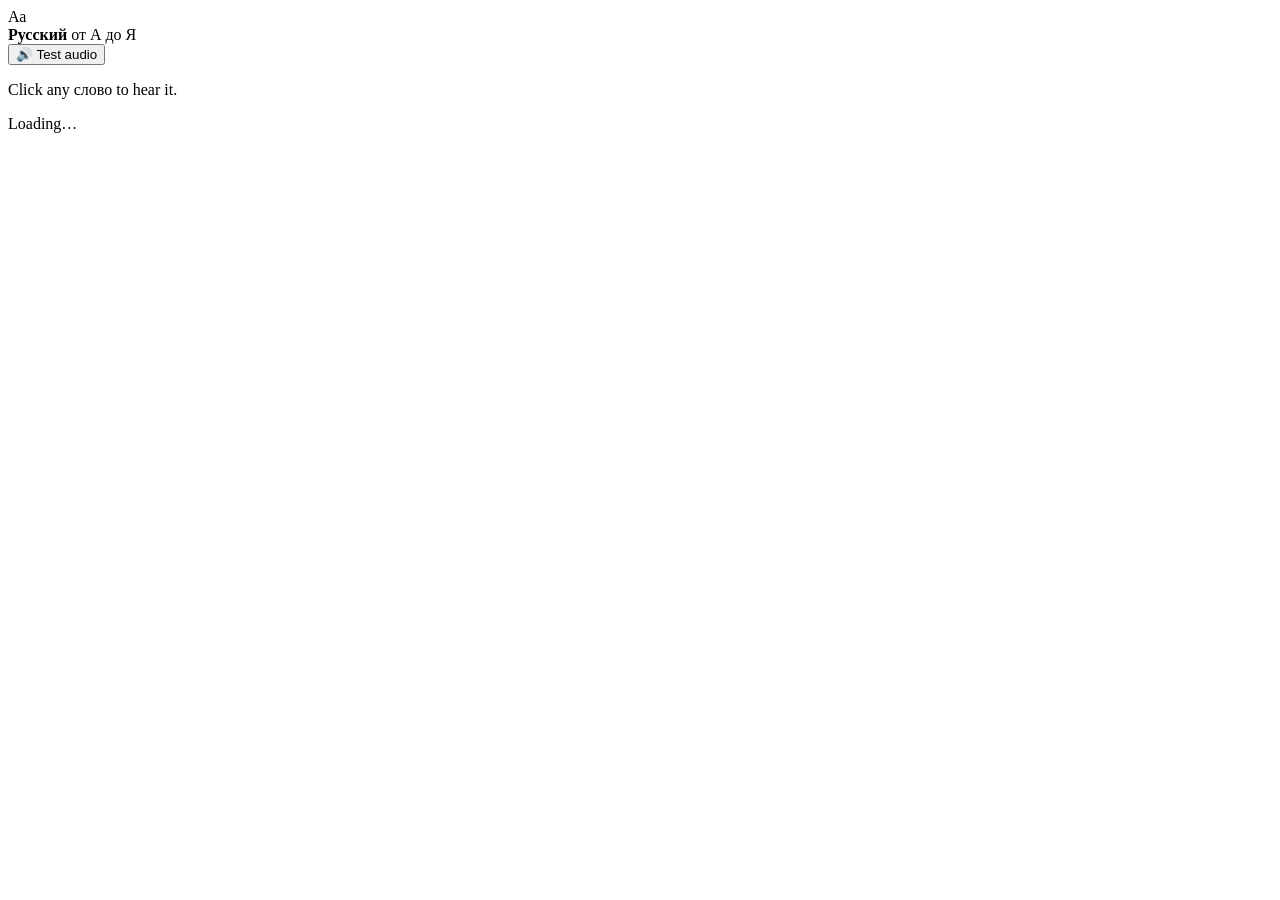
==== static/index.html @ 32639f29 "Add Russian A-to-Z learning app (full-stack Flask + SPA) A complete web app for learning Russian fro" ====
<!DOCTYPE html>
<html lang="en">
<head>
  <meta charset="UTF-8" />
  <meta name="viewport" content="width=device-width, initial-scale=1.0" />
  <title>Русский от А до Я — Learn Russian A to Z</title>
  <link rel="preconnect" href="https://fonts.googleapis.com" />
  <link href="https://fonts.googleapis.com/css2?family=Inter:wght@400;500;600;700&family=PT+Serif:wght@400;700&display=swap" rel="stylesheet" />
  <link rel="stylesheet" href="/css/style.css" />
</head>
<body>
  <div id="app">
    <aside class="sidebar">
      <div class="brand">
        <div class="brand-mark">Аа</div>
        <div class="brand-text">
          <strong>Русский</strong>
          <span>от А до Я</span>
        </div>
      </div>
      <nav id="nav" class="nav"></nav>
      <div class="sidebar-foot">
        <button id="audio-test" class="ghost-btn" title="Test Russian speech">🔊 Test audio</button>
        <p class="hint">Click any <span class="ru-chip">слово</span> to hear it.</p>
      </div>
    </aside>

    <main id="view" class="view">
      <div class="loading">Loading…</div>
    </main>
  </div>

  <script src="/js/app.js"></script>
</body>
</html>
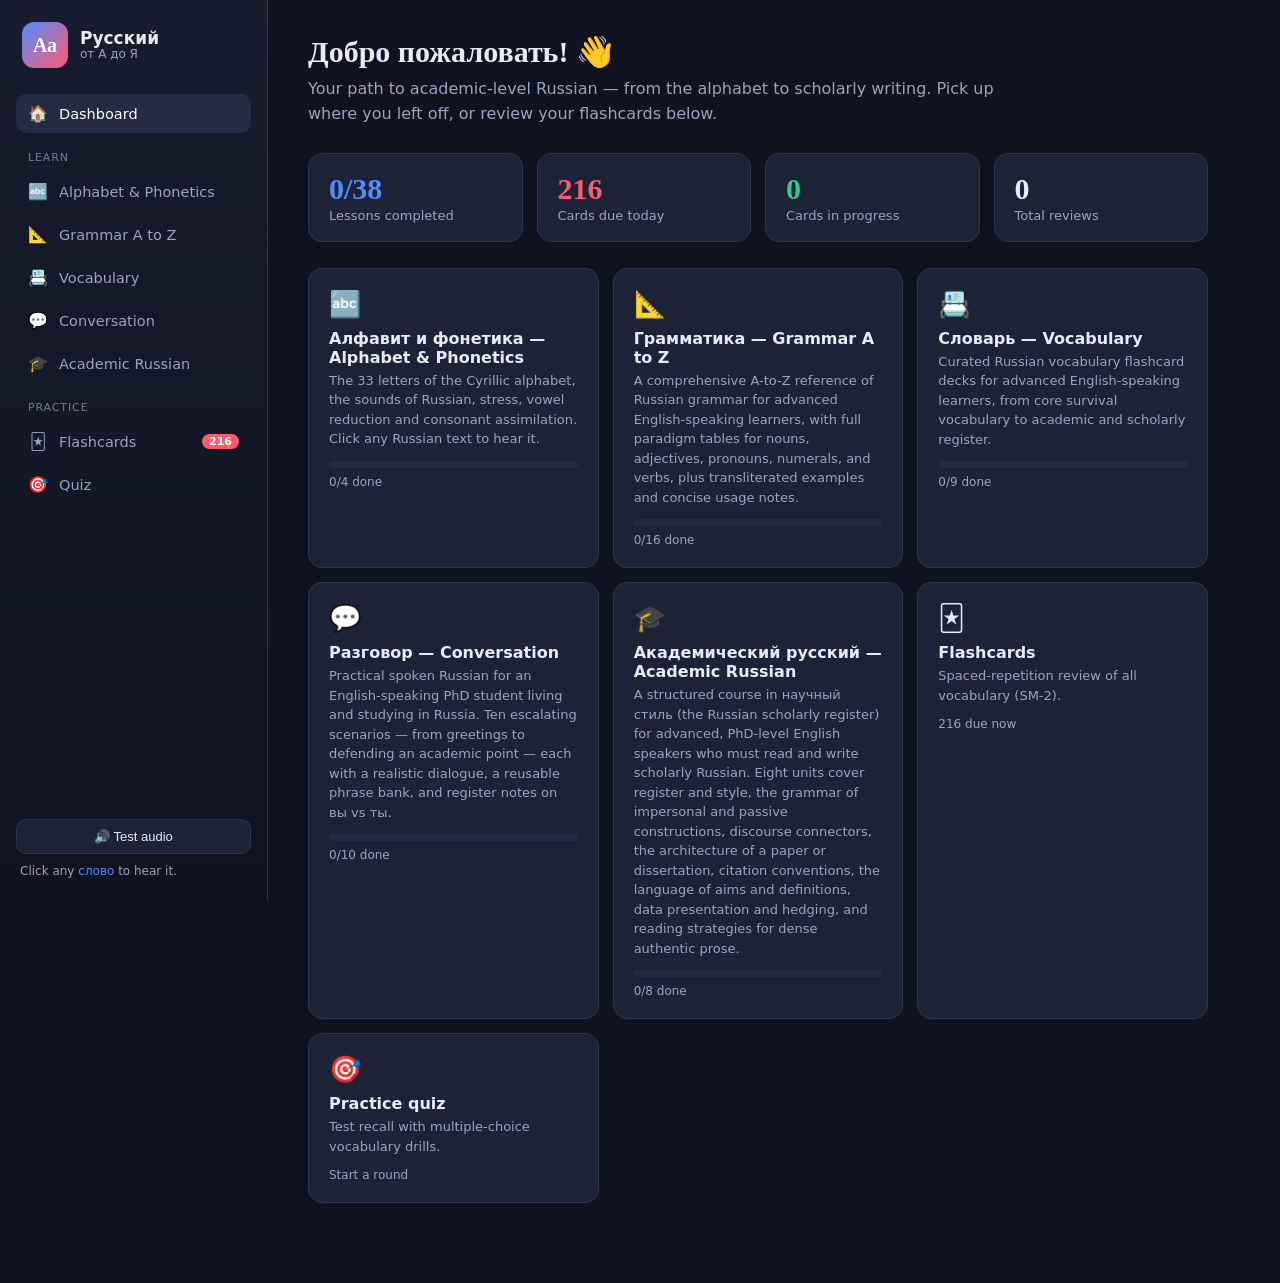
==== commit fb2781bb: "Add GitHub Pages deploy workflow; use relative asset paths - Add .github/workflows/deploy-pages.yml " ====
--- a/static/index.html
+++ b/static/index.html
@@ -4,9 +4,10 @@
   <meta charset="UTF-8" />
   <meta name="viewport" content="width=device-width, initial-scale=1.0" />
   <title>Русский от А до Я — Learn Russian A to Z</title>
+  <link rel="icon" href="data:image/svg+xml,%3Csvg xmlns='http://www.w3.org/2000/svg' viewBox='0 0 100 100'%3E%3Crect width='100' height='100' rx='20' fill='%234f8cff'/%3E%3Ctext x='50' y='72' font-size='62' text-anchor='middle' fill='white' font-family='serif'%3EА%3C/text%3E%3C/svg%3E" />
   <link rel="preconnect" href="https://fonts.googleapis.com" />
   <link href="https://fonts.googleapis.com/css2?family=Inter:wght@400;500;600;700&family=PT+Serif:wght@400;700&display=swap" rel="stylesheet" />
-  <link rel="stylesheet" href="/css/style.css" />
+  <link rel="stylesheet" href="css/style.css" />
 </head>
 <body>
   <div id="app">
@@ -30,6 +31,6 @@
     </main>
   </div>
 
-  <script src="/js/app.js"></script>
+  <script src="js/app.js"></script>
 </body>
 </html>
--- a/static/css/style.css
+++ b/static/css/style.css
@@ -0,0 +1,327 @@
+:root {
+  --bg: #0f1320;
+  --bg-soft: #171c2e;
+  --panel: #1d2336;
+  --panel-2: #232a41;
+  --border: #2c3450;
+  --text: #e8ebf5;
+  --muted: #9aa3c0;
+  --accent: #4f8cff;
+  --accent-2: #ff5a6e;
+  --good: #36c98a;
+  --warn: #f5a623;
+  --radius: 14px;
+  --shadow: 0 8px 30px rgba(0, 0, 0, 0.35);
+}
+
+* { box-sizing: border-box; }
+
+html, body {
+  margin: 0;
+  height: 100%;
+  background: var(--bg);
+  color: var(--text);
+  font-family: "Inter", system-ui, -apple-system, sans-serif;
+  -webkit-font-smoothing: antialiased;
+}
+
+#app {
+  display: grid;
+  grid-template-columns: 268px 1fr;
+  min-height: 100vh;
+}
+
+/* ---------- Sidebar ---------- */
+.sidebar {
+  background: linear-gradient(180deg, var(--bg-soft), var(--bg));
+  border-right: 1px solid var(--border);
+  display: flex;
+  flex-direction: column;
+  padding: 22px 16px;
+  position: sticky;
+  top: 0;
+  height: 100vh;
+}
+
+.brand {
+  display: flex;
+  align-items: center;
+  gap: 12px;
+  margin-bottom: 26px;
+  padding: 0 6px;
+}
+.brand-mark {
+  width: 46px; height: 46px;
+  display: grid; place-items: center;
+  font-family: "PT Serif", serif;
+  font-weight: 700; font-size: 20px;
+  border-radius: 12px;
+  background: linear-gradient(135deg, var(--accent), var(--accent-2));
+  color: #fff;
+}
+.brand-text { display: flex; flex-direction: column; line-height: 1.1; }
+.brand-text strong { font-size: 17px; }
+.brand-text span { font-size: 12px; color: var(--muted); }
+
+.nav { display: flex; flex-direction: column; gap: 4px; overflow-y: auto; flex: 1; }
+.nav a {
+  display: flex; align-items: center; gap: 11px;
+  padding: 10px 12px;
+  border-radius: 10px;
+  color: var(--muted);
+  text-decoration: none;
+  font-size: 14.5px;
+  font-weight: 500;
+  transition: background .15s, color .15s;
+}
+.nav a .ico { width: 20px; text-align: center; font-size: 16px; }
+.nav a:hover { background: var(--panel); color: var(--text); }
+.nav a.active { background: var(--panel-2); color: #fff; }
+.nav a .badge {
+  margin-left: auto;
+  background: var(--accent-2);
+  color: #fff;
+  font-size: 11px; font-weight: 700;
+  border-radius: 20px; padding: 1px 7px;
+}
+.nav .nav-sep { font-size: 11px; text-transform: uppercase; letter-spacing: .08em;
+  color: var(--muted); margin: 14px 12px 4px; opacity: .7; }
+
+.sidebar-foot { margin-top: 16px; }
+.ghost-btn {
+  width: 100%;
+  background: var(--panel);
+  border: 1px solid var(--border);
+  color: var(--text);
+  padding: 9px;
+  border-radius: 10px;
+  cursor: pointer;
+  font-size: 13px;
+}
+.ghost-btn:hover { background: var(--panel-2); }
+.hint { font-size: 12px; color: var(--muted); margin: 10px 4px 0; }
+
+/* ---------- Main view ---------- */
+.view { padding: 34px 40px 80px; max-width: 980px; }
+.loading { color: var(--muted); padding: 40px; }
+
+.page-head { margin-bottom: 26px; }
+.page-head h1 { font-family: "PT Serif", serif; font-size: 30px; margin: 0 0 8px; }
+.page-head p { color: var(--muted); margin: 0; max-width: 70ch; line-height: 1.55; }
+
+/* ---------- Cards / units ---------- */
+.unit {
+  background: var(--panel);
+  border: 1px solid var(--border);
+  border-radius: var(--radius);
+  padding: 22px 24px;
+  margin-bottom: 18px;
+  box-shadow: var(--shadow);
+}
+.unit > h2 {
+  font-family: "PT Serif", serif;
+  font-size: 21px;
+  margin: 0 0 4px;
+}
+.unit .summary { color: var(--muted); margin: 0 0 16px; font-size: 14.5px; }
+
+.unit-head { display: flex; align-items: flex-start; gap: 12px; }
+.unit-head .done-toggle {
+  margin-left: auto;
+  flex: none;
+  background: var(--panel-2);
+  border: 1px solid var(--border);
+  color: var(--muted);
+  border-radius: 20px;
+  padding: 5px 12px;
+  font-size: 12.5px;
+  cursor: pointer;
+  white-space: nowrap;
+}
+.unit-head .done-toggle.done { background: rgba(54,201,138,.15); color: var(--good); border-color: rgba(54,201,138,.4); }
+
+.prose { line-height: 1.65; font-size: 15px; margin: 12px 0; }
+.prose strong { color: #fff; }
+code { background: var(--panel-2); padding: 1px 6px; border-radius: 6px; font-size: 13px; }
+
+.note {
+  border-left: 3px solid var(--warn);
+  background: rgba(245,166,35,.08);
+  padding: 11px 15px;
+  border-radius: 0 10px 10px 0;
+  margin: 14px 0;
+  font-size: 14px;
+  line-height: 1.55;
+}
+
+ul.block-list { margin: 12px 0; padding-left: 20px; line-height: 1.7; font-size: 14.5px; }
+ul.block-list li { margin-bottom: 5px; }
+
+/* Tables */
+.table-wrap { overflow-x: auto; margin: 16px 0; }
+.table-cap { font-size: 13px; color: var(--muted); margin-bottom: 6px; font-style: italic; }
+table.grid { border-collapse: collapse; width: 100%; font-size: 14px; }
+table.grid th, table.grid td { border: 1px solid var(--border); padding: 8px 11px; text-align: left; }
+table.grid th { background: var(--panel-2); font-weight: 600; }
+table.grid tr:nth-child(even) td { background: rgba(255,255,255,.015); }
+
+/* Examples / phrase banks */
+.examples { display: flex; flex-direction: column; gap: 8px; margin: 14px 0; }
+.example {
+  display: grid;
+  grid-template-columns: 1fr auto;
+  gap: 4px 12px;
+  background: var(--panel-2);
+  border: 1px solid var(--border);
+  border-radius: 10px;
+  padding: 11px 14px;
+}
+.example .ex-ru { font-size: 16px; font-weight: 600; }
+.example .ex-tr { color: var(--accent); font-size: 13px; font-style: italic; }
+.example .ex-en { color: var(--muted); font-size: 14px; grid-column: 1 / -1; }
+
+/* Dialogue */
+.dialogue { margin: 14px 0; }
+.dialogue h4 { margin: 0 0 8px; color: var(--muted); font-weight: 600; font-size: 13px; text-transform: uppercase; letter-spacing: .05em; }
+.d-line { padding: 9px 0; border-bottom: 1px dashed var(--border); }
+.d-line:last-child { border-bottom: none; }
+.d-line .d-ru { font-size: 16px; }
+.d-line .d-tr { color: var(--accent); font-size: 13px; font-style: italic; }
+.d-line .d-en { color: var(--muted); font-size: 13.5px; }
+
+/* Russian clickable chip */
+.ru { cursor: pointer; border-bottom: 1px dotted transparent; transition: color .12s; }
+.ru:hover { color: var(--accent); border-bottom-color: var(--accent); }
+.ru::after { content: " 🔊"; font-size: .72em; opacity: 0; transition: opacity .12s; }
+.ru:hover::after { opacity: .7; }
+.ru-chip { color: var(--accent); }
+
+/* Alphabet letters grid */
+.letters-grid {
+  display: grid;
+  grid-template-columns: repeat(auto-fill, minmax(150px, 1fr));
+  gap: 10px;
+  margin: 16px 0;
+}
+.letter-card {
+  background: var(--panel-2);
+  border: 1px solid var(--border);
+  border-radius: 12px;
+  padding: 12px 14px;
+  cursor: pointer;
+  transition: transform .12s, border-color .12s;
+}
+.letter-card:hover { transform: translateY(-2px); border-color: var(--accent); }
+.letter-card .lc-letter { font-family: "PT Serif", serif; font-size: 26px; font-weight: 700; }
+.letter-card .lc-name { color: var(--muted); font-size: 12px; }
+.letter-card .lc-ipa { color: var(--accent); font-size: 13px; margin-top: 4px; }
+.letter-card .lc-sound { font-size: 12.5px; margin-top: 3px; line-height: 1.35; }
+.letter-card .lc-ex { font-size: 12.5px; color: var(--muted); margin-top: 6px; }
+
+/* ---------- Dashboard ---------- */
+.stat-grid { display: grid; grid-template-columns: repeat(auto-fit, minmax(160px,1fr)); gap: 14px; margin-bottom: 26px; }
+.stat {
+  background: var(--panel);
+  border: 1px solid var(--border);
+  border-radius: var(--radius);
+  padding: 18px 20px;
+}
+.stat .s-num { font-size: 30px; font-weight: 700; font-family: "PT Serif", serif; }
+.stat .s-lbl { color: var(--muted); font-size: 13px; margin-top: 2px; }
+.stat.accent .s-num { color: var(--accent); }
+.stat.red .s-num { color: var(--accent-2); }
+.stat.green .s-num { color: var(--good); }
+
+.section-cards { display: grid; grid-template-columns: repeat(auto-fit, minmax(220px,1fr)); gap: 14px; }
+.section-card {
+  display: block;
+  text-decoration: none;
+  color: inherit;
+  background: var(--panel);
+  border: 1px solid var(--border);
+  border-radius: var(--radius);
+  padding: 20px;
+  transition: transform .12s, border-color .12s;
+}
+.section-card:hover { transform: translateY(-3px); border-color: var(--accent); }
+.section-card .sc-ico { font-size: 26px; }
+.section-card h3 { margin: 10px 0 4px; font-size: 16px; }
+.section-card p { color: var(--muted); font-size: 13px; margin: 0 0 12px; line-height: 1.5; }
+.progress-bar { height: 7px; background: var(--panel-2); border-radius: 20px; overflow: hidden; }
+.progress-bar > i { display: block; height: 100%; background: linear-gradient(90deg,var(--accent),var(--good)); border-radius: 20px; }
+.section-card .sc-meta { font-size: 12px; color: var(--muted); margin-top: 7px; }
+
+/* ---------- Flashcards ---------- */
+.fc-stage { max-width: 560px; margin: 0 auto; }
+.deck-pills { display: flex; flex-wrap: wrap; gap: 8px; margin-bottom: 20px; justify-content: center; }
+.deck-pill {
+  background: var(--panel); border: 1px solid var(--border); color: var(--text);
+  border-radius: 20px; padding: 7px 14px; cursor: pointer; font-size: 13px;
+}
+.deck-pill.active { background: var(--accent); border-color: var(--accent); color: #fff; }
+.deck-pill .cnt { color: var(--muted); margin-left: 6px; }
+.deck-pill.active .cnt { color: rgba(255,255,255,.8); }
+
+.flashcard {
+  background: var(--panel);
+  border: 1px solid var(--border);
+  border-radius: 18px;
+  padding: 46px 30px;
+  text-align: center;
+  box-shadow: var(--shadow);
+  min-height: 260px;
+  display: flex; flex-direction: column; justify-content: center; gap: 10px;
+}
+.flashcard .fc-front { font-family: "PT Serif", serif; font-size: 40px; font-weight: 700; }
+.flashcard .fc-pos { color: var(--muted); font-size: 13px; }
+.fc-divider { height: 1px; background: var(--border); margin: 8px 0; }
+.flashcard .fc-back { font-size: 22px; }
+.flashcard .fc-tr { color: var(--accent); font-style: italic; }
+.flashcard .fc-ex { color: var(--muted); font-size: 14px; line-height: 1.5; }
+
+.fc-controls { display: flex; gap: 10px; margin-top: 20px; justify-content: center; flex-wrap: wrap; }
+.btn {
+  border: none; border-radius: 12px; padding: 12px 22px; font-size: 14px; font-weight: 600;
+  cursor: pointer; color: #fff; transition: filter .12s;
+}
+.btn:hover { filter: brightness(1.1); }
+.btn.primary { background: var(--accent); }
+.btn-again { background: #c8455a; }
+.btn-hard { background: var(--warn); color: #1a1a1a; }
+.btn-good { background: var(--accent); }
+.btn-easy { background: var(--good); }
+.btn.big { padding: 14px 40px; font-size: 15px; }
+.fc-meta { text-align: center; color: var(--muted); font-size: 13px; margin-bottom: 16px; }
+.fc-empty { text-align: center; color: var(--muted); padding: 50px 20px; }
+.fc-empty .big-emoji { font-size: 46px; }
+
+/* ---------- Quiz ---------- */
+.quiz-stage { max-width: 600px; margin: 0 auto; }
+.quiz-card { background: var(--panel); border: 1px solid var(--border); border-radius: 18px; padding: 30px; box-shadow: var(--shadow); }
+.quiz-q { font-size: 14px; color: var(--muted); margin-bottom: 6px; }
+.quiz-prompt { font-family: "PT Serif", serif; font-size: 30px; font-weight: 700; margin-bottom: 22px; }
+.quiz-options { display: grid; gap: 10px; }
+.quiz-opt {
+  text-align: left; background: var(--panel-2); border: 1px solid var(--border);
+  color: var(--text); padding: 14px 16px; border-radius: 12px; cursor: pointer; font-size: 16px;
+  transition: border-color .12s, background .12s;
+}
+.quiz-opt:hover { border-color: var(--accent); }
+.quiz-opt.correct { background: rgba(54,201,138,.18); border-color: var(--good); }
+.quiz-opt.wrong { background: rgba(200,69,90,.18); border-color: #c8455a; }
+.quiz-bar { display: flex; justify-content: space-between; align-items: center; margin-bottom: 18px; color: var(--muted); font-size: 14px; }
+.quiz-mode-pills { display: flex; gap: 8px; flex-wrap: wrap; margin-bottom: 18px; justify-content: center; }
+
+.toolbar { display: flex; gap: 10px; flex-wrap: wrap; margin-bottom: 18px; align-items: center; }
+select.dropdown {
+  background: var(--panel); color: var(--text); border: 1px solid var(--border);
+  border-radius: 10px; padding: 9px 12px; font-size: 14px;
+}
+
+@media (max-width: 820px) {
+  #app { grid-template-columns: 1fr; }
+  .sidebar { position: static; height: auto; flex-direction: row; flex-wrap: wrap; align-items: center; }
+  .nav { flex-direction: row; flex-wrap: wrap; }
+  .sidebar-foot { display: none; }
+  .view { padding: 22px 18px 60px; }
+}
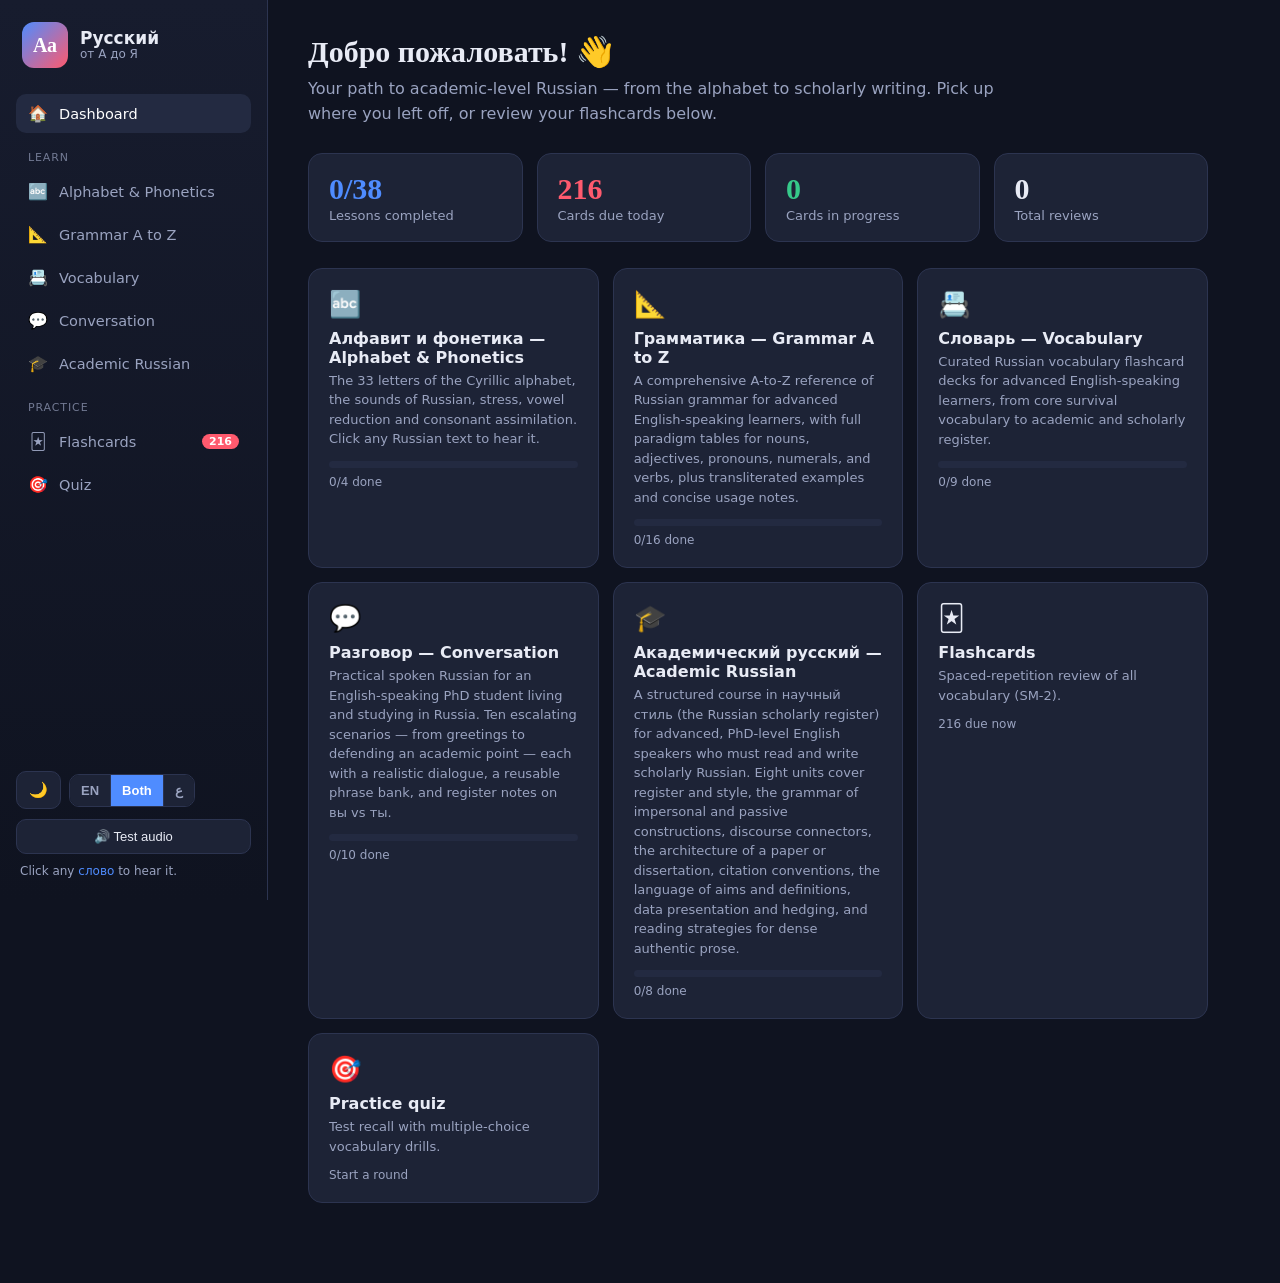
==== commit 684feeca: "Phase A: light/dark theme toggle + installable offline PWA - Add a light theme (CSS variables under " ====
--- a/static/index.html
+++ b/static/index.html
@@ -5,6 +5,13 @@
   <meta name="viewport" content="width=device-width, initial-scale=1.0" />
   <title>Русский от А до Я — Learn Russian A to Z</title>
   <link rel="icon" href="data:image/svg+xml,%3Csvg xmlns='http://www.w3.org/2000/svg' viewBox='0 0 100 100'%3E%3Crect width='100' height='100' rx='20' fill='%234f8cff'/%3E%3Ctext x='50' y='72' font-size='62' text-anchor='middle' fill='white' font-family='serif'%3EА%3C/text%3E%3C/svg%3E" />
+  <link rel="manifest" href="manifest.webmanifest" />
+  <meta name="theme-color" content="#0f1320" />
+  <meta name="mobile-web-app-capable" content="yes" />
+  <meta name="apple-mobile-web-app-capable" content="yes" />
+  <meta name="apple-mobile-web-app-status-bar-style" content="black-translucent" />
+  <meta name="apple-mobile-web-app-title" content="Русский" />
+  <link rel="apple-touch-icon" href="icons/icon-192.png" />
   <link rel="preconnect" href="https://fonts.googleapis.com" />
   <link href="https://fonts.googleapis.com/css2?family=Inter:wght@400;500;600;700&family=PT+Serif:wght@400;700&display=swap" rel="stylesheet" />
   <link rel="stylesheet" href="css/style.css" />
@@ -21,6 +28,14 @@
       </div>
       <nav id="nav" class="nav"></nav>
       <div class="sidebar-foot">
+        <div class="toggle-row">
+          <button id="theme-toggle" class="ghost-btn icon-btn" title="Toggle light / dark">🌙</button>
+          <div class="seg" id="gloss-seg" role="group" aria-label="Translation language">
+            <button data-gloss="en" title="English only">EN</button>
+            <button data-gloss="both" title="English + Arabic">Both</button>
+            <button data-gloss="ar" title="Arabic only">ع</button>
+          </div>
+        </div>
         <button id="audio-test" class="ghost-btn" title="Test Russian speech">🔊 Test audio</button>
         <p class="hint">Click any <span class="ru-chip">слово</span> to hear it.</p>
       </div>
--- a/static/css/style.css
+++ b/static/css/style.css
@@ -318,10 +318,60 @@
   border-radius: 10px; padding: 9px 12px; font-size: 14px;
 }
 
+/* ---------- Toggles (theme + gloss language) ---------- */
+.toggle-row { display: flex; gap: 8px; align-items: center; margin-bottom: 10px; }
+.icon-btn { width: auto; flex: none; padding: 9px 12px; font-size: 15px; }
+.seg { display: inline-flex; border: 1px solid var(--border); border-radius: 10px; overflow: hidden; }
+.seg button {
+  background: var(--panel); color: var(--muted); border: none; cursor: pointer;
+  padding: 8px 11px; font-size: 13px; font-weight: 600; border-left: 1px solid var(--border);
+}
+.seg button:first-child { border-left: none; }
+.seg button.active { background: var(--accent); color: #fff; }
+
+/* ---------- Arabic gloss ---------- */
+.ar {
+  direction: rtl;
+  text-align: right;
+  font-family: "Noto Naskh Arabic", "Segoe UI", "Tahoma", serif;
+  font-size: 1.05em;
+  color: var(--muted);
+  line-height: 1.7;
+}
+.example .ex-ar { grid-column: 1 / -1; color: var(--accent-2); font-size: 15px; }
+.d-line .d-ar { color: var(--accent-2); font-size: 14px; }
+.fc-ar { color: var(--accent-2); font-size: 20px; direction: rtl; }
+.unit .summary-ar { color: var(--muted); font-size: 14px; margin: -8px 0 14px; }
+
+/* gloss visibility: toggled on <body data-gloss="en|ar|both"> */
+body[data-gloss="en"] .gloss-ar { display: none; }
+body[data-gloss="ar"] .gloss-en { display: none; }
+
+/* ---------- Light theme ---------- */
+[data-theme="light"] {
+  --bg: #f4f6fb;
+  --bg-soft: #ffffff;
+  --panel: #ffffff;
+  --panel-2: #eef1f8;
+  --border: #d8deec;
+  --text: #1a2236;
+  --muted: #5b657f;
+  --accent: #2f6df0;
+  --accent-2: #e23b54;
+  --good: #1aa06a;
+  --warn: #c77d00;
+  --shadow: 0 8px 24px rgba(40, 60, 110, 0.10);
+}
+[data-theme="light"] .prose strong { color: #000; }
+[data-theme="light"] table.grid tr:nth-child(even) td { background: rgba(0,0,0,.02); }
+
 @media (max-width: 820px) {
   #app { grid-template-columns: 1fr; }
-  .sidebar { position: static; height: auto; flex-direction: row; flex-wrap: wrap; align-items: center; }
-  .nav { flex-direction: row; flex-wrap: wrap; }
-  .sidebar-foot { display: none; }
+  .sidebar { position: static; height: auto; flex-direction: row; flex-wrap: wrap; align-items: center; gap: 8px; }
+  .nav { flex-direction: row; flex-wrap: wrap; flex: 1 1 100%; }
+  .sidebar-foot { margin-top: 0; display: flex; align-items: center; gap: 10px; flex-wrap: wrap; }
+  .sidebar-foot .toggle-row { margin-bottom: 0; }
+  .sidebar-foot #audio-test { width: auto; }
+  .sidebar-foot .hint { display: none; }
   .view { padding: 22px 18px 60px; }
 }
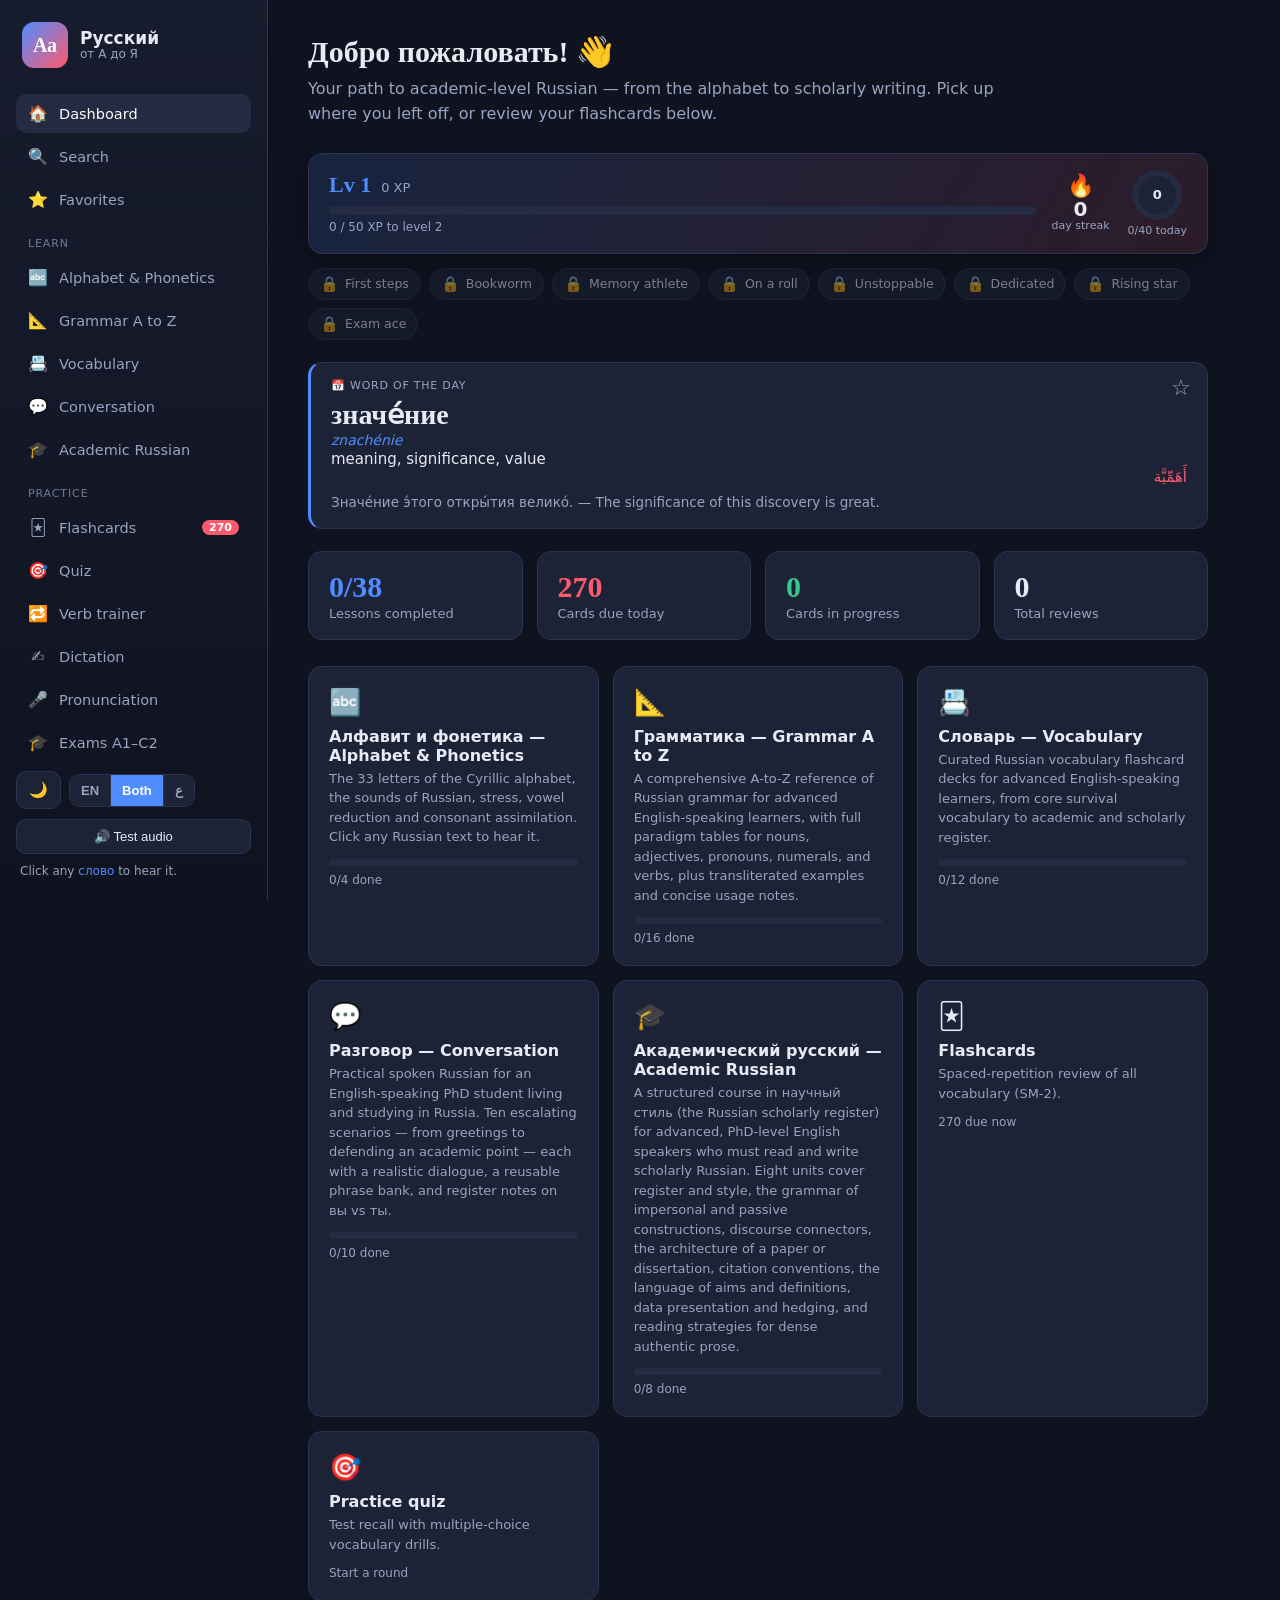
==== commit 534c3281: "Add responsive mobile/tablet/PC layout + search, Cyrillic keyboard, favorites, Word of the Day Respo" ====
--- a/static/index.html
+++ b/static/index.html
@@ -18,6 +18,11 @@
 </head>
 <body>
   <div id="app">
+    <header id="topbar">
+      <button id="nav-toggle" aria-label="Open menu" aria-expanded="false">☰</button>
+      <div class="topbar-brand">Русский <span>от А до Я</span></div>
+    </header>
+    <div id="backdrop"></div>
     <aside class="sidebar">
       <div class="brand">
         <div class="brand-mark">Аа</div>
--- a/static/css/style.css
+++ b/static/css/style.css
@@ -365,13 +365,176 @@
 [data-theme="light"] .prose strong { color: #000; }
 [data-theme="light"] table.grid tr:nth-child(even) td { background: rgba(0,0,0,.02); }
 
-@media (max-width: 820px) {
+/* ---------- Drill / dictation inputs ---------- */
+.text-input {
+  width: 100%;
+  background: var(--panel-2);
+  border: 1px solid var(--border);
+  color: var(--text);
+  border-radius: 12px;
+  padding: 14px 16px;
+  font-size: 20px;
+  font-family: "PT Serif", serif;
+}
+.text-input:focus { outline: none; border-color: var(--accent); }
+.text-input:disabled { opacity: .85; }
+.drill-feedback { margin-top: 14px; font-size: 18px; min-height: 24px; }
+.drill-feedback .ok { color: var(--good); font-weight: 700; }
+.drill-feedback .bad { color: var(--accent-2); font-weight: 700; }
+.rucell { cursor: pointer; }
+
+/* ---------- AI tutor chat ---------- */
+.chat-log {
+  background: var(--panel);
+  border: 1px solid var(--border);
+  border-radius: 14px;
+  padding: 14px;
+  height: 52vh;
+  min-height: 300px;
+  overflow-y: auto;
+  display: flex;
+  flex-direction: column;
+  gap: 10px;
+}
+.bubble { max-width: 85%; padding: 10px 14px; border-radius: 14px; line-height: 1.5; font-size: 15px; }
+.bubble.user { align-self: flex-end; background: var(--accent); color: #fff; border-bottom-right-radius: 4px; }
+.bubble.bot { align-self: flex-start; background: var(--panel-2); border: 1px solid var(--border); border-bottom-left-radius: 4px; }
+.bubble.bot .muted { color: var(--muted); }
+.bubble.bot .bad { color: var(--accent-2); }
+.composer { display: flex; gap: 8px; margin-top: 12px; }
+.composer .text-input { font-family: inherit; font-size: 16px; }
+.composer .btn { flex: none; }
+
+/* ---------- Gamification ---------- */
+.game-panel {
+  display: flex; gap: 16px; align-items: center; flex-wrap: wrap;
+  background: linear-gradient(120deg, rgba(79,140,255,.14), rgba(255,90,110,.12));
+  border: 1px solid var(--border); border-radius: var(--radius);
+  padding: 16px 20px; margin-bottom: 14px; box-shadow: var(--shadow);
+}
+.game-main { flex: 1 1 280px; }
+.game-level { display: flex; align-items: baseline; gap: 10px; }
+.lvl-badge { font-family: "PT Serif", serif; font-weight: 700; font-size: 22px; color: var(--accent); }
+.lvl-xp { color: var(--muted); font-size: 13px; }
+.game-bar { height: 9px; background: var(--panel-2); border-radius: 20px; overflow: hidden; margin: 8px 0 5px; }
+.game-bar > i { display: block; height: 100%; background: linear-gradient(90deg, var(--accent), var(--good)); border-radius: 20px; transition: width .4s; }
+.game-sub { font-size: 12px; color: var(--muted); }
+.game-side { display: flex; gap: 18px; align-items: center; }
+.game-streak { text-align: center; line-height: 1.1; }
+.game-streak .fire { font-size: 22px; display: block; }
+.game-streak strong { font-size: 20px; }
+.game-streak .muted, .game-goal .muted { display: block; font-size: 11px; color: var(--muted); }
+.game-goal { display: flex; flex-direction: column; align-items: center; gap: 4px; }
+.goal-ring { width: 50px; height: 50px; border-radius: 50%; display: grid; place-items: center;
+  background: conic-gradient(var(--good) calc(var(--p) * 1%), var(--panel-2) 0); }
+.goal-ring > span { width: 38px; height: 38px; border-radius: 50%; background: var(--panel); display: grid; place-items: center; font-weight: 700; font-size: 13px; }
+.game-goal.done .goal-ring > span { color: var(--good); }
+
+.badges { display: flex; flex-wrap: wrap; gap: 8px; margin-bottom: 22px; }
+.badge-chip { display: inline-flex; align-items: center; gap: 6px; padding: 6px 11px; border-radius: 20px;
+  background: var(--panel); border: 1px solid var(--border); font-size: 12.5px; opacity: .5; }
+.badge-chip.earned { opacity: 1; border-color: var(--warn); background: rgba(245,166,35,.12); }
+.badge-chip .b-ico { font-size: 15px; }
+
+/* ---------- Toasts ---------- */
+.toast-host { position: fixed; right: 16px; bottom: 16px; z-index: 9999; display: flex; flex-direction: column; gap: 8px; align-items: flex-end; }
+.toast {
+  background: var(--panel); border: 1px solid var(--border); border-left: 3px solid var(--good);
+  border-radius: 10px; padding: 9px 14px; box-shadow: var(--shadow);
+  opacity: 0; transform: translateY(8px); transition: opacity .25s, transform .25s; max-width: 260px;
+}
+.toast.show { opacity: 1; transform: translateY(0); }
+.toast strong { display: block; font-size: 14px; }
+.toast span { font-size: 12px; color: var(--muted); }
+
+/* ---------- Favorites & star ---------- */
+.star-btn { flex: none; background: none; border: none; color: var(--muted); font-size: 22px; line-height: 1; cursor: pointer; padding: 2px 4px; transition: color .12s, transform .12s; }
+.star-btn:hover { transform: scale(1.15); }
+.star-btn.on { color: var(--warn); }
+.fc-fav { margin-top: 6px; }
+
+/* ---------- Search / dictionary / favorites list ---------- */
+.search-results { display: flex; flex-direction: column; gap: 8px; margin-top: 16px; }
+.search-hint { color: var(--muted); text-align: center; padding: 22px; font-size: 14px; }
+.search-row { display: flex; align-items: center; gap: 12px; background: var(--panel); border: 1px solid var(--border); border-radius: 12px; padding: 10px 14px; }
+.search-row .sr-body { flex: 1; min-width: 0; }
+.sr-ru { font-size: 17px; font-weight: 600; }
+.sr-tr { color: var(--accent); font-size: 12.5px; font-style: italic; }
+.sr-en { color: var(--muted); font-size: 13.5px; }
+.sr-ar { color: var(--accent-2); font-size: 14px; }
+.sr-tag { flex: none; font-size: 11px; color: var(--muted); background: var(--panel-2); border: 1px solid var(--border); border-radius: 20px; padding: 3px 9px; white-space: nowrap; max-width: 38vw; overflow: hidden; text-overflow: ellipsis; }
+
+/* ---------- On-screen Cyrillic keyboard ---------- */
+.kb-wrap { margin-top: 14px; }
+.kb-toggle { background: var(--panel-2); border: 1px solid var(--border); color: var(--muted); border-radius: 10px; padding: 8px 12px; font-size: 13px; cursor: pointer; }
+.kb-toggle.on { color: var(--text); border-color: var(--accent); }
+.cyr-kb { margin-top: 10px; display: flex; flex-direction: column; gap: 6px; }
+.cyr-row { display: flex; gap: 6px; justify-content: center; flex-wrap: wrap; }
+.cyr-key { background: var(--panel-2); border: 1px solid var(--border); color: var(--text); border-radius: 8px; min-width: 34px; padding: 11px 9px; font-size: 16px; font-family: "PT Serif", serif; cursor: pointer; }
+.cyr-key:hover { border-color: var(--accent); }
+.cyr-key:active { background: var(--accent); color: #fff; }
+.cyr-key.wide { min-width: 130px; }
+
+/* ---------- Word of the day + resume ---------- */
+.resume-btn { display: inline-block; text-decoration: none; background: var(--accent); color: #fff; padding: 11px 18px; border-radius: 12px; font-weight: 600; font-size: 14px; margin-bottom: 18px; }
+.resume-btn:hover { filter: brightness(1.1); }
+.wod-panel { background: var(--panel); border: 1px solid var(--border); border-left: 3px solid var(--accent); border-radius: var(--radius); padding: 16px 20px; margin-bottom: 22px; position: relative; }
+.wod-head { font-size: 11px; text-transform: uppercase; letter-spacing: .07em; color: var(--muted); margin-bottom: 6px; }
+.wod-ru { font-family: "PT Serif", serif; font-size: 28px; font-weight: 700; }
+.wod-tr { color: var(--accent); font-style: italic; font-size: 14px; }
+.wod-en { font-size: 15px; margin-top: 2px; }
+.wod-ar { color: var(--accent-2); font-size: 15px; }
+.wod-ex { color: var(--muted); font-size: 13.5px; margin-top: 6px; line-height: 1.5; }
+.wod-panel .star-btn { position: absolute; top: 12px; right: 12px; }
+
+/* ---------- Responsive: mobile topbar + off-canvas drawer ---------- */
+#topbar { display: none; }
+#backdrop { display: none; }
+
+@media (min-width: 901px) and (max-width: 1180px) {
+  #app { grid-template-columns: 232px 1fr; }
+  .view { padding: 30px 28px 70px; }
+}
+
+@media (max-width: 900px) {
   #app { grid-template-columns: 1fr; }
-  .sidebar { position: static; height: auto; flex-direction: row; flex-wrap: wrap; align-items: center; gap: 8px; }
-  .nav { flex-direction: row; flex-wrap: wrap; flex: 1 1 100%; }
-  .sidebar-foot { margin-top: 0; display: flex; align-items: center; gap: 10px; flex-wrap: wrap; }
-  .sidebar-foot .toggle-row { margin-bottom: 0; }
-  .sidebar-foot #audio-test { width: auto; }
-  .sidebar-foot .hint { display: none; }
-  .view { padding: 22px 18px 60px; }
-}
+  #topbar {
+    display: flex; align-items: center; gap: 12px;
+    position: sticky; top: 0; z-index: 50;
+    background: var(--bg-soft); border-bottom: 1px solid var(--border);
+    padding: 10px 14px;
+  }
+  #nav-toggle {
+    background: var(--panel); border: 1px solid var(--border); color: var(--text);
+    font-size: 20px; line-height: 1; padding: 7px 13px; border-radius: 10px; cursor: pointer;
+  }
+  .topbar-brand { font-family: "PT Serif", serif; font-weight: 700; font-size: 17px; }
+  .topbar-brand span { color: var(--muted); font-size: 12px; font-weight: 400; }
+
+  .sidebar {
+    position: fixed; top: 0; left: 0; z-index: 60;
+    width: 280px; max-width: 84vw; height: 100vh;
+    transform: translateX(-100%); transition: transform .25s ease;
+  }
+  #app.nav-open .sidebar { transform: translateX(0); box-shadow: 0 0 40px rgba(0,0,0,.5); }
+
+  #backdrop {
+    display: block; position: fixed; inset: 0; z-index: 55;
+    background: rgba(0,0,0,.5); opacity: 0; pointer-events: none; transition: opacity .25s;
+  }
+  #app.nav-open #backdrop { opacity: 1; pointer-events: auto; }
+
+  .view { padding: 20px 16px 60px; }
+}
+
+@media (max-width: 560px) {
+  .page-head h1 { font-size: 24px; }
+  .quiz-card { padding: 20px 16px; }
+  .quiz-prompt { font-size: 24px; }
+  .flashcard { padding: 32px 18px; min-height: 220px; }
+  .flashcard .fc-front { font-size: 32px; }
+  .btn { padding: 11px 18px; }
+  .btn.big { padding: 13px 28px; }
+  .game-panel { padding: 14px; }
+  .sr-tag { max-width: 30vw; }
+}
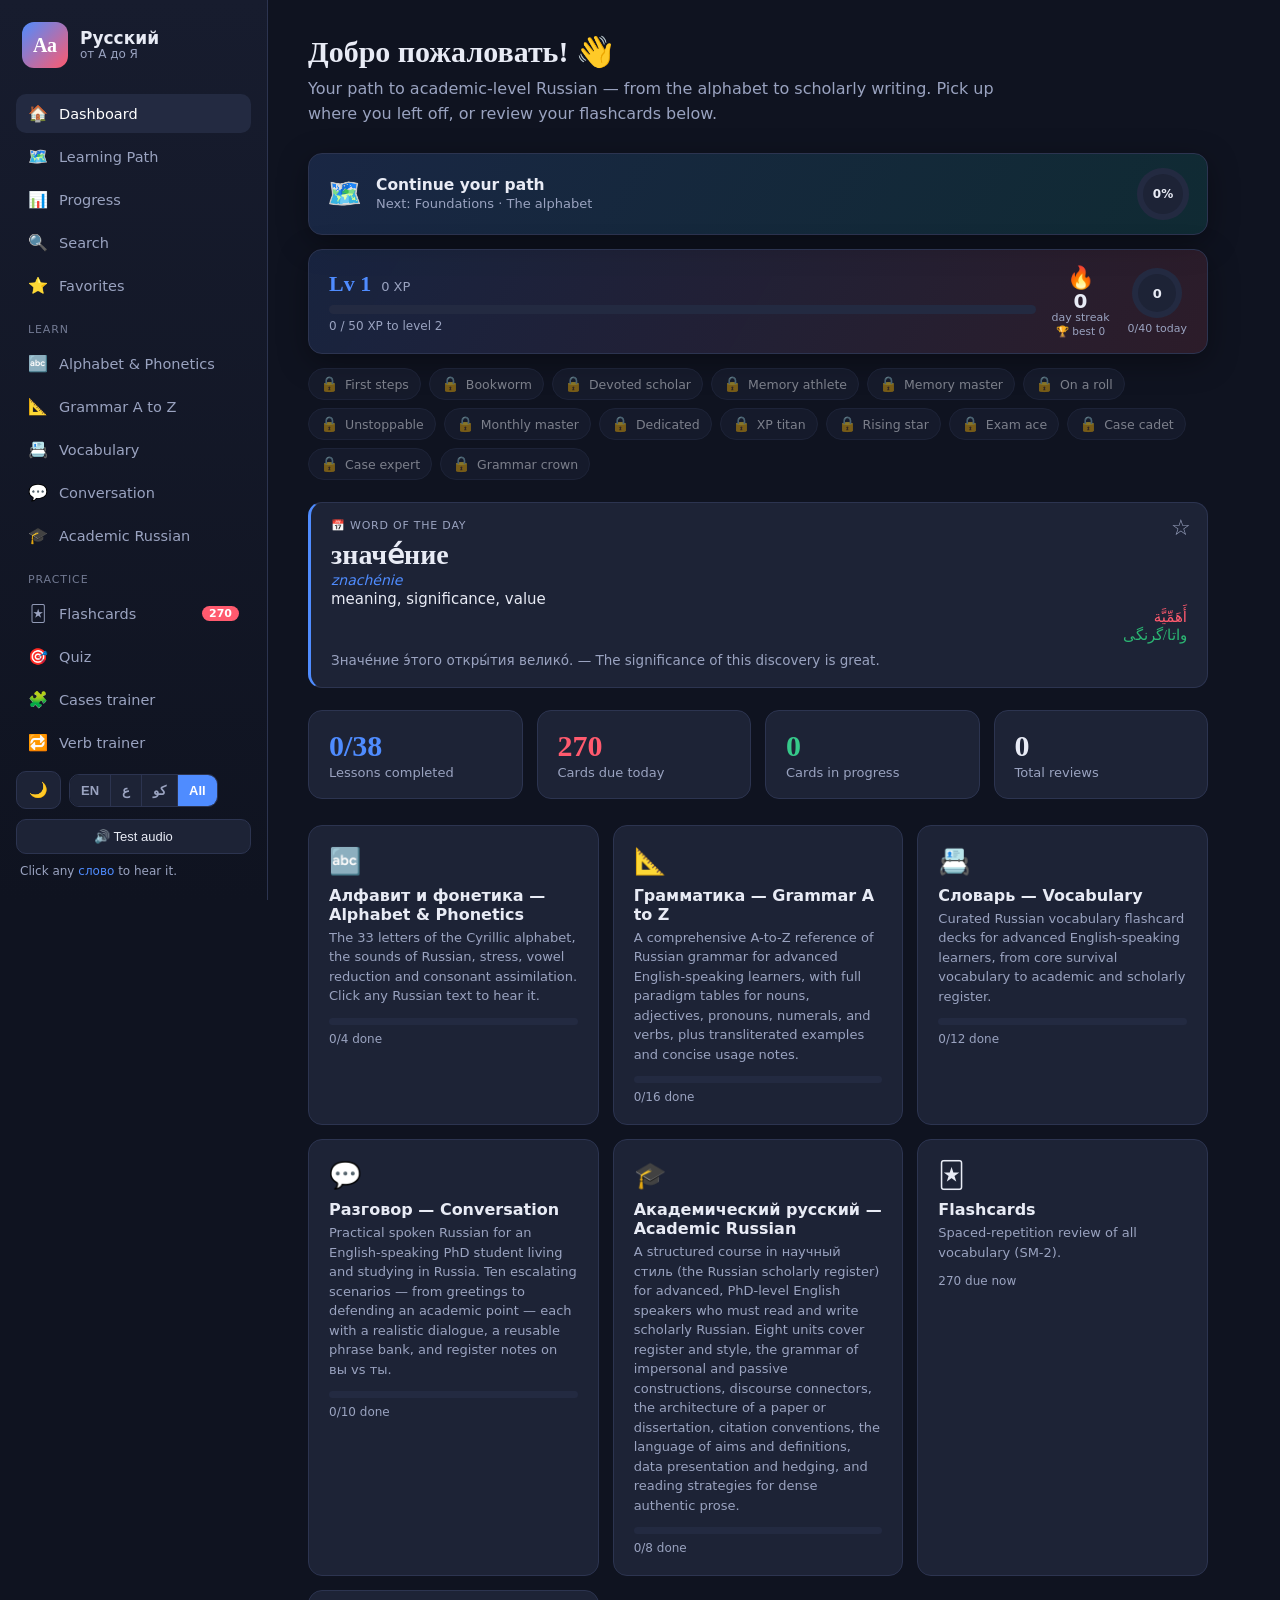
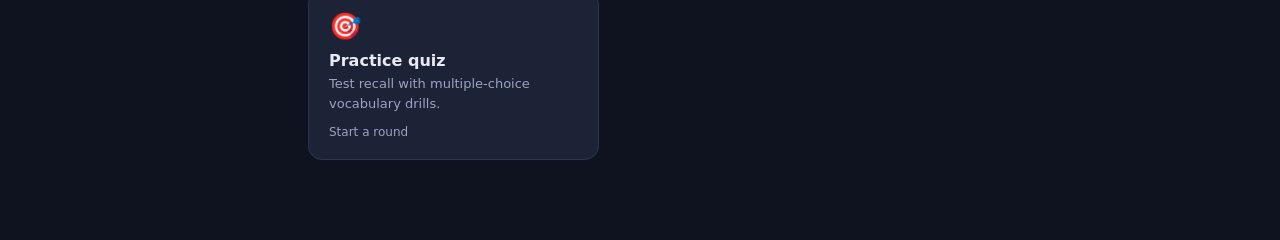
==== commit 4d7935b3: "Add Central Kurdish (Sorani) gloss alongside Arabic and English - New 'ku' translation field rendere" ====
--- a/static/index.html
+++ b/static/index.html
@@ -37,8 +37,9 @@
           <button id="theme-toggle" class="ghost-btn icon-btn" title="Toggle light / dark">🌙</button>
           <div class="seg" id="gloss-seg" role="group" aria-label="Translation language">
             <button data-gloss="en" title="English only">EN</button>
-            <button data-gloss="both" title="English + Arabic">Both</button>
             <button data-gloss="ar" title="Arabic only">ع</button>
+            <button data-gloss="ku" title="Central Kurdish only">کو</button>
+            <button data-gloss="all" title="All languages">All</button>
           </div>
         </div>
         <button id="audio-test" class="ghost-btn" title="Test Russian speech">🔊 Test audio</button>
--- a/static/css/style.css
+++ b/static/css/style.css
@@ -343,9 +343,28 @@
 .fc-ar { color: var(--accent-2); font-size: 20px; direction: rtl; }
 .unit .summary-ar { color: var(--muted); font-size: 14px; margin: -8px 0 14px; }
 
-/* gloss visibility: toggled on <body data-gloss="en|ar|both"> */
-body[data-gloss="en"] .gloss-ar { display: none; }
-body[data-gloss="ar"] .gloss-en { display: none; }
+/* ---------- Central Kurdish (Sorani) gloss ---------- */
+.ex-ku, .d-ku, .fc-ku, .vr-ku, .sr-ku, .lt-ku, .wod-ku, .summary-ku {
+  direction: rtl; text-align: right;
+  font-family: "Noto Naskh Arabic", "Segoe UI", "Tahoma", serif;
+  color: #2bb673;
+}
+.example .ex-ku { grid-column: 1 / -1; font-size: 15px; }
+.d-line .d-ku { font-size: 14px; }
+.fc-ku { font-size: 19px; }
+.vr-ku { font-size: 15px; margin-top: 1px; }
+.sr-ku { font-size: 14px; }
+.lt-ku { font-size: 15px; }
+.wod-ku { font-size: 15px; }
+[data-theme="light"] .ex-ku, [data-theme="light"] .d-ku, [data-theme="light"] .fc-ku,
+[data-theme="light"] .vr-ku, [data-theme="light"] .sr-ku, [data-theme="light"] .lt-ku,
+[data-theme="light"] .wod-ku, [data-theme="light"] .summary-ku { color: #15936a; }
+
+/* gloss visibility: toggled on <body data-gloss="en|ar|ku|all"> (legacy: both = EN+AR) */
+body[data-gloss="en"] .gloss-ar, body[data-gloss="en"] .gloss-ku { display: none; }
+body[data-gloss="ar"] .gloss-en, body[data-gloss="ar"] .gloss-ku { display: none; }
+body[data-gloss="ku"] .gloss-en, body[data-gloss="ku"] .gloss-ar { display: none; }
+body[data-gloss="both"] .gloss-ku { display: none; }
 
 /* ---------- Light theme ---------- */
 [data-theme="light"] {
@@ -401,9 +420,13 @@
 .bubble.bot { align-self: flex-start; background: var(--panel-2); border: 1px solid var(--border); border-bottom-left-radius: 4px; }
 .bubble.bot .muted { color: var(--muted); }
 .bubble.bot .bad { color: var(--accent-2); }
-.composer { display: flex; gap: 8px; margin-top: 12px; }
+.composer { display: flex; gap: 8px; margin-top: 12px; align-items: stretch; }
 .composer .text-input { font-family: inherit; font-size: 16px; }
 .composer .btn { flex: none; }
+.composer .mic-lang { background: var(--panel-2); color: var(--muted); font-weight: 700; font-size: 12px; padding: 0 12px; border: 1px solid var(--border); }
+.composer .mic-btn { background: var(--panel-2); color: var(--text); font-size: 18px; padding: 0 14px; border: 1px solid var(--border); }
+.composer .mic-btn.rec { background: var(--accent-2); color: #fff; border-color: var(--accent-2); animation: mic-rec 1.2s infinite; }
+@keyframes mic-rec { 0%, 100% { box-shadow: 0 0 0 0 rgba(255,90,110,.5); } 50% { box-shadow: 0 0 0 7px rgba(255,90,110,0); } }
 
 /* ---------- Gamification ---------- */
 .game-panel {
@@ -487,6 +510,173 @@
 .wod-ex { color: var(--muted); font-size: 13.5px; margin-top: 6px; line-height: 1.5; }
 .wod-panel .star-btn { position: absolute; top: 12px; right: 12px; }
 
+/* ---------- Listening ---------- */
+.listen-row { display: flex; gap: 10px; justify-content: center; flex-wrap: wrap; }
+.listen-btn { min-width: 160px; }
+.listen-transcript { margin-top: 16px; padding: 14px 16px; background: var(--panel-2); border: 1px solid var(--border); border-radius: 12px; position: relative; }
+.listen-transcript .lt-ru { font-family: "PT Serif", serif; font-size: 20px; font-weight: 700; }
+.listen-transcript .lt-tr { color: var(--accent); font-style: italic; font-size: 13px; }
+.listen-transcript .lt-en { font-size: 15px; margin-top: 3px; }
+.listen-transcript .lt-ar { color: var(--accent-2); font-size: 15px; margin-top: 2px; }
+.listen-transcript .star-btn { position: absolute; top: 10px; right: 12px; }
+
+/* ---------- Analytics / progress dashboard ---------- */
+.rec-card { display: flex; align-items: center; gap: 14px; text-decoration: none; color: inherit;
+  background: linear-gradient(120deg, rgba(79,140,255,.16), rgba(54,201,138,.12));
+  border: 1px solid var(--border); border-radius: var(--radius); padding: 15px 18px; margin-bottom: 18px; box-shadow: var(--shadow); }
+.rec-card:hover { border-color: var(--accent); }
+.rec-ico { font-size: 30px; flex: none; }
+.rec-body { flex: 1; min-width: 0; }
+.rec-k { font-size: 11px; text-transform: uppercase; letter-spacing: .06em; color: var(--muted); }
+.rec-t { font-weight: 700; font-size: 16px; margin: 1px 0; }
+.rec-s { color: var(--muted); font-size: 13px; }
+.rec-go { flex: none; color: var(--accent); font-weight: 700; }
+
+.unit > h2 + .xp-bars, .unit > h2 + .heatmap { margin-top: 14px; }
+.xp-bars { display: flex; align-items: flex-end; gap: 5px; height: 120px; margin-top: 14px; }
+.xp-col { flex: 1; display: flex; flex-direction: column; align-items: center; gap: 5px; height: 100%; }
+.xp-bar-wrap { flex: 1; width: 100%; display: flex; align-items: flex-end; }
+.xp-bar-wrap > i { width: 100%; background: linear-gradient(180deg, var(--accent), var(--good)); border-radius: 5px 5px 0 0; min-height: 2px; }
+.xp-bar-wrap > i.empty { background: var(--panel-2); }
+.xp-day { font-size: 10px; color: var(--muted); }
+
+.heatmap { display: flex; gap: 4px; margin-top: 14px; overflow-x: auto; padding-bottom: 4px; }
+.heat-col { display: flex; flex-direction: column; gap: 4px; }
+.heat-cell { width: 15px; height: 15px; border-radius: 3px; background: var(--panel-2); }
+.heat-cell.blank { background: transparent; }
+.heat-cell.t0 { background: var(--panel-2); }
+.heat-cell.t1 { background: rgba(54,201,138,.35); }
+.heat-cell.t2 { background: rgba(54,201,138,.6); }
+.heat-cell.t3 { background: rgba(54,201,138,.8); }
+.heat-cell.t4 { background: var(--good); }
+.heat-legend { display: flex; align-items: center; gap: 5px; margin-top: 10px; font-size: 12px; color: var(--muted); }
+.heat-legend .heat-cell { width: 13px; height: 13px; }
+
+.acc-row { display: flex; align-items: center; gap: 10px; margin: 9px 0; }
+.acc-name { width: 96px; flex: none; font-size: 13.5px; font-weight: 600; }
+.acc-bar { flex: 1; height: 12px; background: var(--panel-2); border-radius: 20px; overflow: hidden; }
+.acc-bar > i { display: block; height: 100%; border-radius: 20px; }
+.acc-bar > i.low { background: var(--accent-2); }
+.acc-bar > i.mid { background: var(--warn); }
+.acc-bar > i.high { background: var(--good); }
+.acc-bar > i.none { background: transparent; }
+.acc-val { width: 42px; flex: none; text-align: right; font-size: 13px; font-weight: 700; }
+.acc-n { width: 78px; flex: none; text-align: right; font-size: 11.5px; color: var(--muted); }
+
+.seg-bar { display: flex; height: 20px; border-radius: 10px; overflow: hidden; margin-top: 14px; background: var(--panel-2); }
+.seg-bar .seg { min-width: 2px; }
+.seg-new { background: var(--accent); }
+.seg-learn { background: var(--warn); }
+.seg-mature { background: var(--good); }
+.seg-legend { display: flex; flex-wrap: wrap; gap: 14px; margin-top: 12px; font-size: 13px; color: var(--muted); }
+.seg-legend .dot { display: inline-block; width: 11px; height: 11px; border-radius: 3px; vertical-align: middle; margin-right: 5px; }
+
+@media (max-width: 560px) {
+  .acc-name { width: 78px; font-size: 12.5px; }
+  .acc-n { display: none; }
+  .heat-cell { width: 13px; height: 13px; }
+}
+
+/* ---------- Vocabulary browser ---------- */
+.vocab-list { display: flex; flex-direction: column; gap: 8px; margin-top: 6px; }
+.vocab-row { display: flex; align-items: flex-start; gap: 10px; background: var(--panel-2); border: 1px solid var(--border); border-radius: 10px; padding: 10px 14px; }
+.vocab-row .vr-body { flex: 1; min-width: 0; }
+.vr-head { display: flex; align-items: baseline; gap: 10px; flex-wrap: wrap; }
+.vr-ru { font-size: 18px; font-weight: 700; }
+.vr-pos { font-size: 11px; color: var(--muted); background: var(--panel); border: 1px solid var(--border); border-radius: 20px; padding: 1px 8px; }
+.vr-tr { color: var(--accent); font-size: 13px; font-style: italic; }
+.vr-en { font-size: 14.5px; margin-top: 1px; }
+.vr-ar { color: var(--accent-2); font-size: 15px; margin-top: 1px; }
+.vr-ex { color: var(--muted); font-size: 13px; margin-top: 5px; line-height: 1.5; }
+.vocab-row .star-btn { margin-top: 1px; }
+
+/* ---------- Learning Path (Duolingo-style) ---------- */
+.path-progress { display: flex; align-items: center; gap: 12px; margin-bottom: 18px; }
+.path-progress .pp-bar { flex: 1; height: 12px; background: var(--panel-2); border: 1px solid var(--border); border-radius: 20px; overflow: hidden; }
+.path-progress .pp-bar > i { display: block; height: 100%; background: linear-gradient(90deg, var(--accent), var(--good)); border-radius: 20px; transition: width .4s; }
+.path-progress .pp-label { font-size: 13px; color: var(--muted); white-space: nowrap; }
+.path-progress .pp-crowns { font-size: 13px; font-weight: 700; color: var(--warn); white-space: nowrap; }
+
+.path-wrap { max-width: 460px; margin: 0 auto; }
+.path-unit-banner {
+  background: linear-gradient(120deg, var(--uc), color-mix(in srgb, var(--uc) 70%, #000));
+  color: #fff; border-radius: 14px; padding: 14px 18px; margin: 26px 0 8px;
+  box-shadow: var(--shadow); position: relative; overflow: hidden;
+}
+.path-unit-banner.done::after { content: "✓ complete"; position: absolute; top: 10px; right: 14px; font-size: 11px; font-weight: 700; background: rgba(255,255,255,.25); padding: 3px 9px; border-radius: 20px; }
+.path-unit-banner .pub-title { font-family: "PT Serif", serif; font-weight: 700; font-size: 17px; }
+.path-unit-banner .pub-sub { font-size: 12.5px; opacity: .9; margin-top: 2px; }
+
+.path-track { display: flex; flex-direction: column; align-items: center; gap: 6px; padding: 8px 0; }
+.path-cell { display: flex; flex-direction: column; align-items: center; gap: 4px; transform: translateX(calc(var(--off) * 34px)); transition: transform .2s; }
+.path-node {
+  width: 66px; height: 60px; border-radius: 50%; border: none; cursor: pointer; position: relative;
+  font-size: 26px; display: grid; place-items: center; color: #fff;
+  background: var(--uc); box-shadow: 0 5px 0 color-mix(in srgb, var(--uc) 60%, #000), 0 6px 12px rgba(0,0,0,.25);
+  transition: transform .12s, filter .12s;
+}
+.path-node:active { transform: translateY(3px); box-shadow: 0 2px 0 color-mix(in srgb, var(--uc) 60%, #000), 0 3px 8px rgba(0,0,0,.25); }
+.path-node:hover { filter: brightness(1.06); }
+.path-node.locked { background: var(--panel-2); color: var(--muted); box-shadow: 0 5px 0 var(--border), 0 6px 12px rgba(0,0,0,.2); cursor: not-allowed; }
+.path-node.locked:hover { filter: none; }
+.path-node.done { background: var(--good); box-shadow: 0 5px 0 color-mix(in srgb, var(--good) 55%, #000), 0 6px 12px rgba(0,0,0,.25); }
+.path-node.current { animation: pn-pulse 1.6s infinite; }
+.path-node.kind-checkpoint { width: 74px; height: 66px; font-size: 30px; border-radius: 18px; }
+@keyframes pn-pulse { 0%,100% { box-shadow: 0 5px 0 color-mix(in srgb, var(--uc) 60%, #000), 0 0 0 0 color-mix(in srgb, var(--uc) 45%, transparent); } 50% { box-shadow: 0 5px 0 color-mix(in srgb, var(--uc) 60%, #000), 0 0 0 10px transparent; } }
+.pn-start {
+  position: absolute; top: -22px; left: 50%; transform: translateX(-50%);
+  background: var(--uc); color: #fff; font-size: 10px; font-weight: 800; letter-spacing: .05em;
+  padding: 3px 9px; border-radius: 20px; box-shadow: var(--shadow); white-space: nowrap;
+}
+.pn-start::after { content: ""; position: absolute; bottom: -4px; left: 50%; transform: translateX(-50%) rotate(45deg); width: 8px; height: 8px; background: var(--uc); }
+.pn-label { font-size: 11.5px; color: var(--muted); text-align: center; max-width: 92px; line-height: 1.2; }
+.path-node.locked + .pn-label { opacity: .6; }
+.pn-crown {
+  position: absolute; bottom: -8px; left: 50%; transform: translateX(-50%);
+  background: var(--warn); color: #1a1a1a; font-size: 10px; font-weight: 800;
+  padding: 1px 7px; border-radius: 20px; box-shadow: 0 2px 6px rgba(0,0,0,.3); white-space: nowrap;
+}
+.path-node.gilded { background: linear-gradient(135deg, #f5c842, #e8a317); box-shadow: 0 5px 0 #b87d0a, 0 0 0 3px rgba(245,200,66,.35), 0 6px 14px rgba(0,0,0,.3); }
+
+/* path banner on the dashboard */
+.path-banner {
+  display: flex; align-items: center; justify-content: space-between; gap: 14px; text-decoration: none; color: inherit;
+  background: linear-gradient(120deg, rgba(79,140,255,.16), rgba(20,184,166,.14));
+  border: 1px solid var(--border); border-radius: var(--radius); padding: 14px 18px; margin-bottom: 14px; box-shadow: var(--shadow);
+}
+.path-banner:hover { border-color: var(--accent); }
+.path-banner .pb-left { display: flex; align-items: center; gap: 14px; min-width: 0; }
+.path-banner .pb-ico { font-size: 28px; }
+.path-banner .pb-title { font-weight: 700; font-size: 15.5px; }
+.path-banner .pb-sub { color: var(--muted); font-size: 13px; margin-top: 2px; overflow: hidden; text-overflow: ellipsis; white-space: nowrap; }
+.path-banner .pb-ring { flex: none; width: 52px; height: 52px; border-radius: 50%; display: grid; place-items: center;
+  background: conic-gradient(var(--accent) calc(var(--p) * 1%), var(--panel-2) 0); }
+.path-banner .pb-ring > span { width: 40px; height: 40px; border-radius: 50%; background: var(--panel); display: grid; place-items: center; font-weight: 700; font-size: 12px; }
+
+/* deep-link highlight when arriving at a unit from the path */
+.unit-focus { outline: 2px solid var(--accent); outline-offset: 3px; animation: unit-glow 2.2s ease; }
+@keyframes unit-glow { 0% { box-shadow: 0 0 0 0 rgba(79,140,255,.5); } 100% { box-shadow: 0 0 0 14px rgba(79,140,255,0); } }
+
+/* ---------- Cases trainer ---------- */
+.cases-overview { display: grid; grid-template-columns: repeat(auto-fit, minmax(160px, 1fr)); gap: 12px; margin-top: 6px; }
+.case-stat { background: var(--panel); border: 1px solid var(--border); border-radius: 12px; padding: 13px 15px; }
+.case-stat .cs-name { font-weight: 700; font-size: 15px; }
+.case-stat .cs-q { color: var(--muted); font-size: 12px; margin-bottom: 8px; }
+.case-stat .cs-bar { height: 7px; background: var(--panel-2); border-radius: 20px; overflow: hidden; }
+.case-stat .cs-bar > i { display: block; height: 100%; background: linear-gradient(90deg, var(--accent), var(--good)); border-radius: 20px; }
+.case-stat .cs-pct { color: var(--muted); font-size: 11.5px; margin-top: 5px; }
+.deck-pill.review { border-color: var(--warn); color: var(--warn); }
+.case-target { font-size: 13.5px; color: var(--text); margin-bottom: 10px; }
+.case-target .muted { color: var(--muted); }
+.case-en { color: var(--muted); font-size: 14.5px; margin-bottom: 6px; }
+.case-sentence { font-family: "PT Serif", serif; font-size: 24px; font-weight: 700; line-height: 1.4; }
+.case-base { color: var(--accent); font-size: 14px; margin: 6px 0 18px; }
+.case-base strong { font-size: 17px; }
+.note .muted { color: var(--muted); }
+
+/* ---------- Best streak ---------- */
+.game-streak .best { display: block; font-size: 10.5px; color: var(--muted); margin-top: 2px; }
+
 /* ---------- Responsive: mobile topbar + off-canvas drawer ---------- */
 #topbar { display: none; }
 #backdrop { display: none; }
